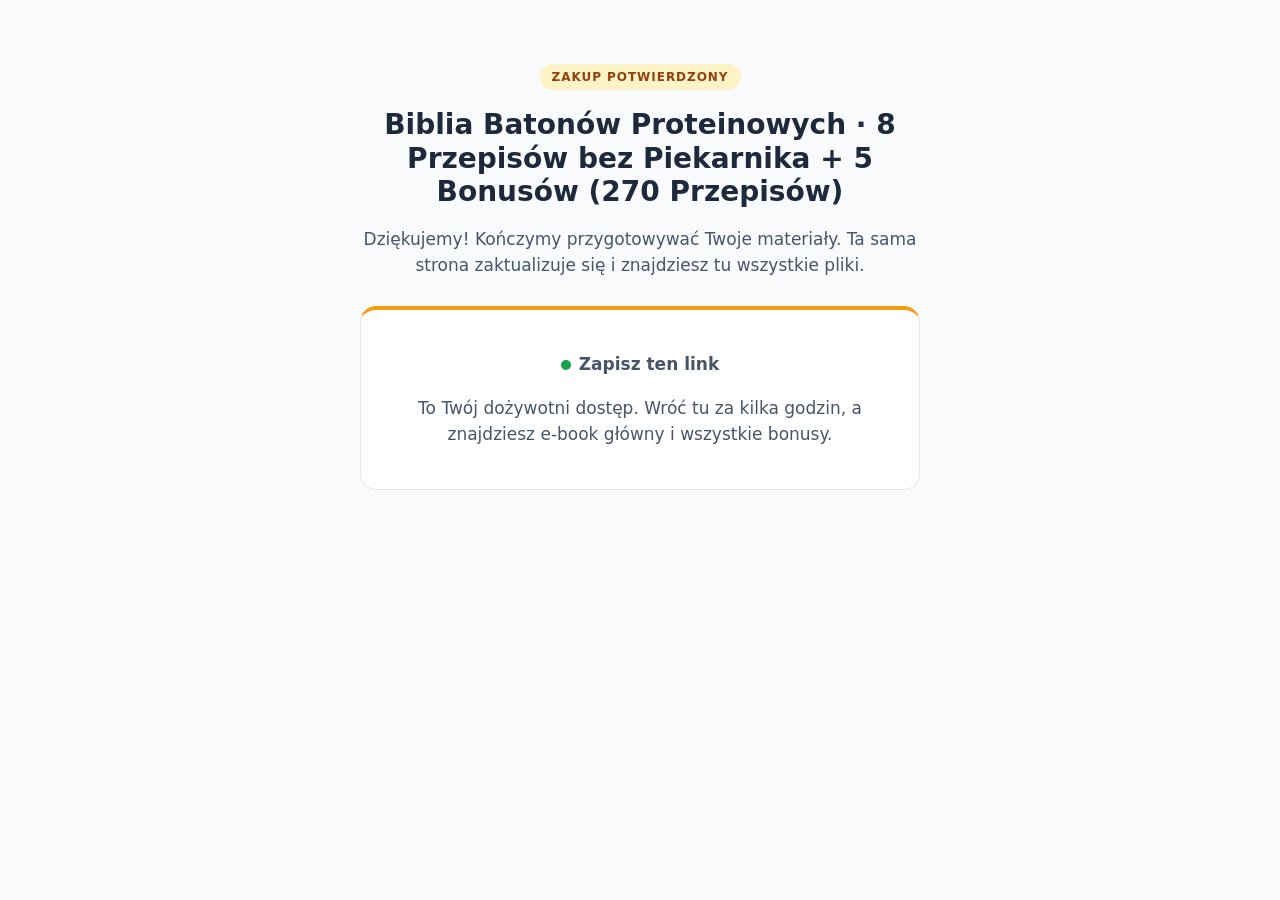
==== docs/biblia-batonow-proteinowych/hrnfcr2pxi/index.html @ 3a9001a0 "Entregables: entrega" ====
<!DOCTYPE html>
<html lang="pl">
<head>
<meta charset="utf-8">
<meta name="viewport" content="width=device-width, initial-scale=1">
<meta name="robots" content="noindex, nofollow">
<title>Twój dostęp · Biblia Batonów Proteinowych</title>
<style>
  html, body { margin:0; background:#f8fafc; color:#1e293b; font-family:system-ui,-apple-system,"Segoe UI",Roboto,sans-serif; }
  .wrap { max-width:560px; margin:0 auto; padding:64px 20px; text-align:center; }
  .badge { display:inline-block; font-size:12px; letter-spacing:.08em; text-transform:uppercase; background:#fef3c7; color:#92400e; padding:6px 12px; border-radius:99px; font-weight:700; }
  h1 { font-size:28px; line-height:1.2; margin:18px 0 10px; }
  p { font-size:17px; line-height:1.55; color:#475569; }
  .card { background:#fff; border:1px solid #e2e8f0; border-top:4px solid #f59e0b; border-radius:16px; padding:24px 20px; margin-top:28px; }
  .dot { display:inline-block; width:10px; height:10px; border-radius:50%; background:#16a34a; margin-right:8px; animation:p 1.6s infinite; }
  @keyframes p { 50% { opacity:.3; } }
  @media (prefers-reduced-motion: reduce) { .dot { animation:none; } }
</style>
</head>
<body>
  <div class="wrap">
    <span class="badge">Zakup potwierdzony</span>
    <h1>Biblia Batonów Proteinowych · 8 Przepisów bez Piekarnika + 5 Bonusów (270 Przepisów)</h1>
    <p>Dziękujemy! Kończymy przygotowywać Twoje materiały. Ta sama strona zaktualizuje się i znajdziesz tu wszystkie pliki.</p>
    <div class="card">
      <p><span class="dot"></span><strong>Zapisz ten link</strong></p>
      <p>To Twój dożywotni dostęp. Wróć tu za kilka godzin, a znajdziesz e-book główny i wszystkie bonusy.</p>
    </div>
  </div>
</body>
</html>
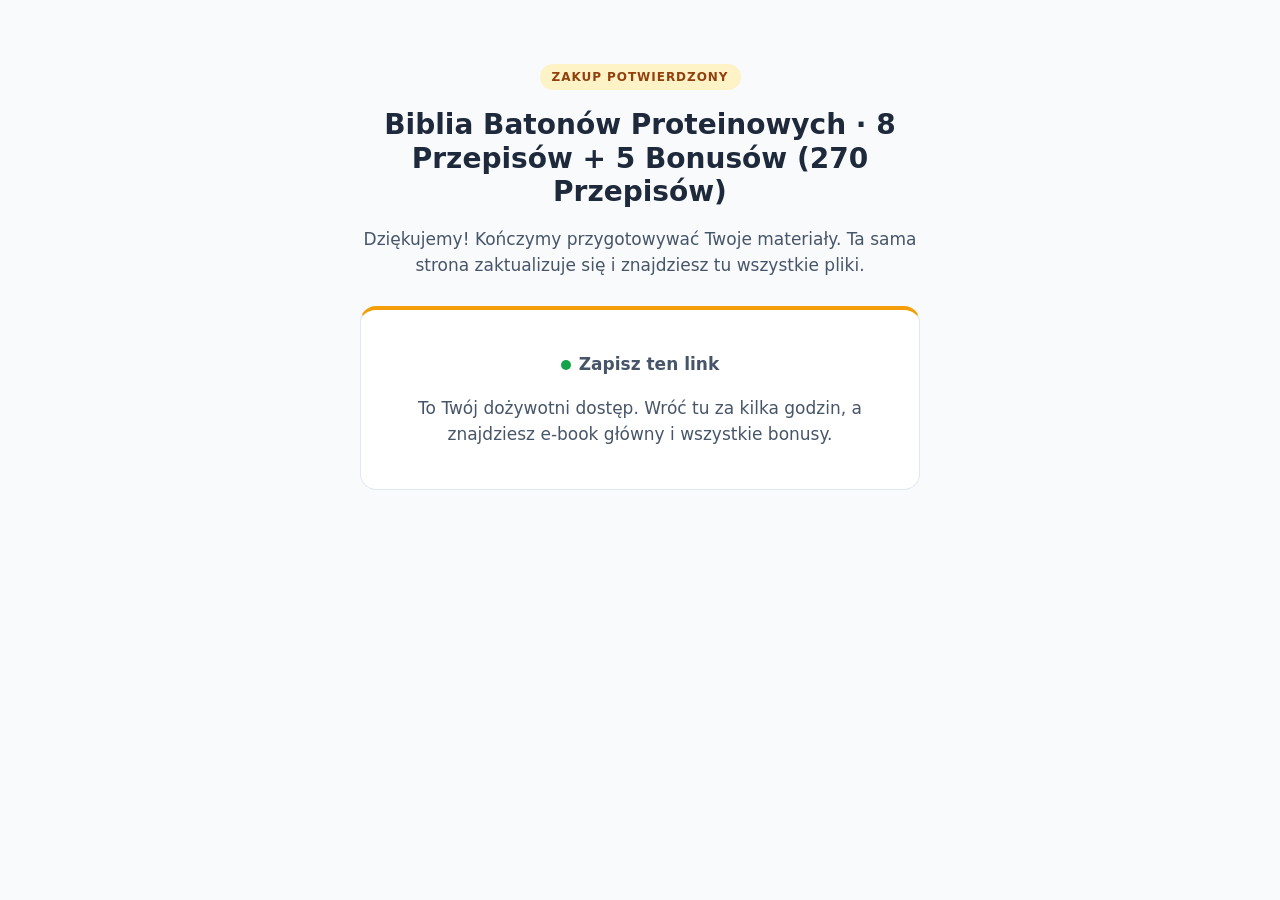
==== commit b15cf98c: "Entregables: entrega" ====
--- a/docs/biblia-batonow-proteinowych/hrnfcr2pxi/index.html
+++ b/docs/biblia-batonow-proteinowych/hrnfcr2pxi/index.html
@@ -20,7 +20,7 @@
 <body>
   <div class="wrap">
     <span class="badge">Zakup potwierdzony</span>
-    <h1>Biblia Batonów Proteinowych · 8 Przepisów bez Piekarnika + 5 Bonusów (270 Przepisów)</h1>
+    <h1>Biblia Batonów Proteinowych · 8 Przepisów + 5 Bonusów (270 Przepisów)</h1>
     <p>Dziękujemy! Kończymy przygotowywać Twoje materiały. Ta sama strona zaktualizuje się i znajdziesz tu wszystkie pliki.</p>
     <div class="card">
       <p><span class="dot"></span><strong>Zapisz ten link</strong></p>
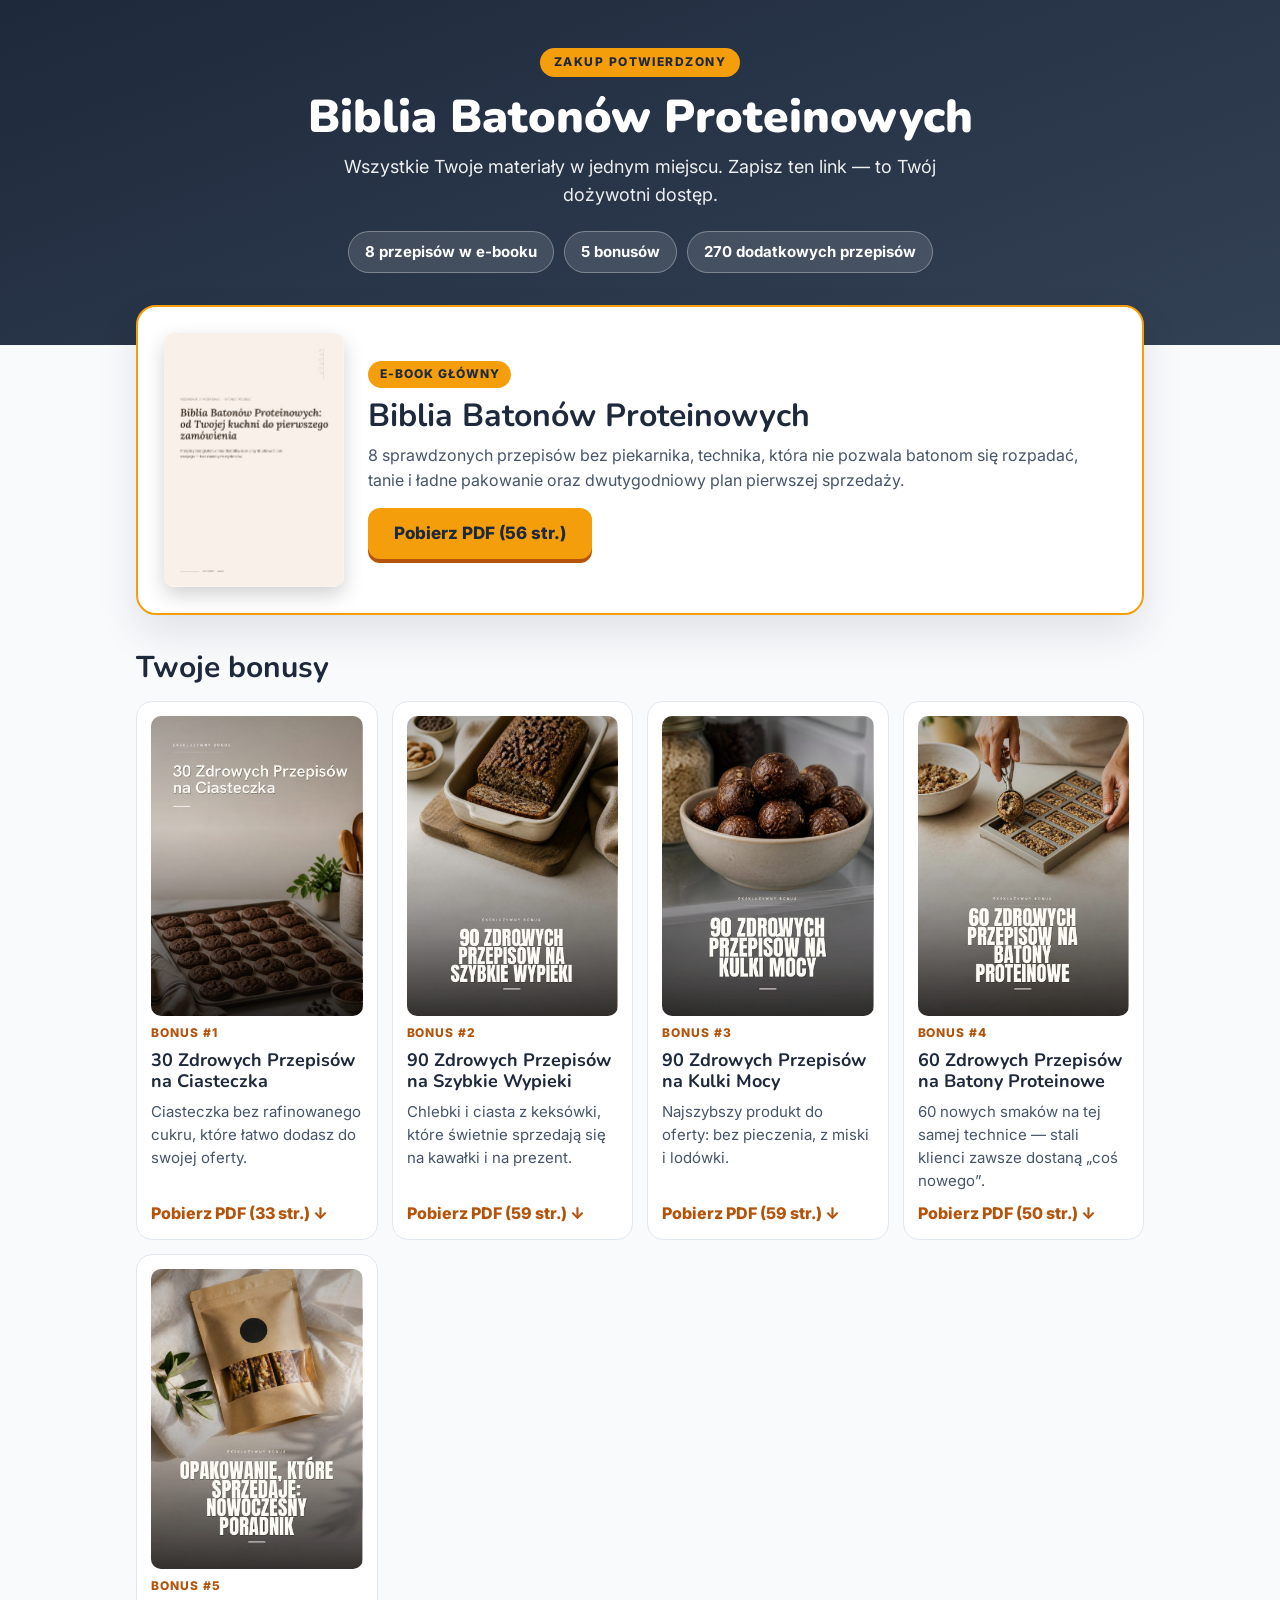
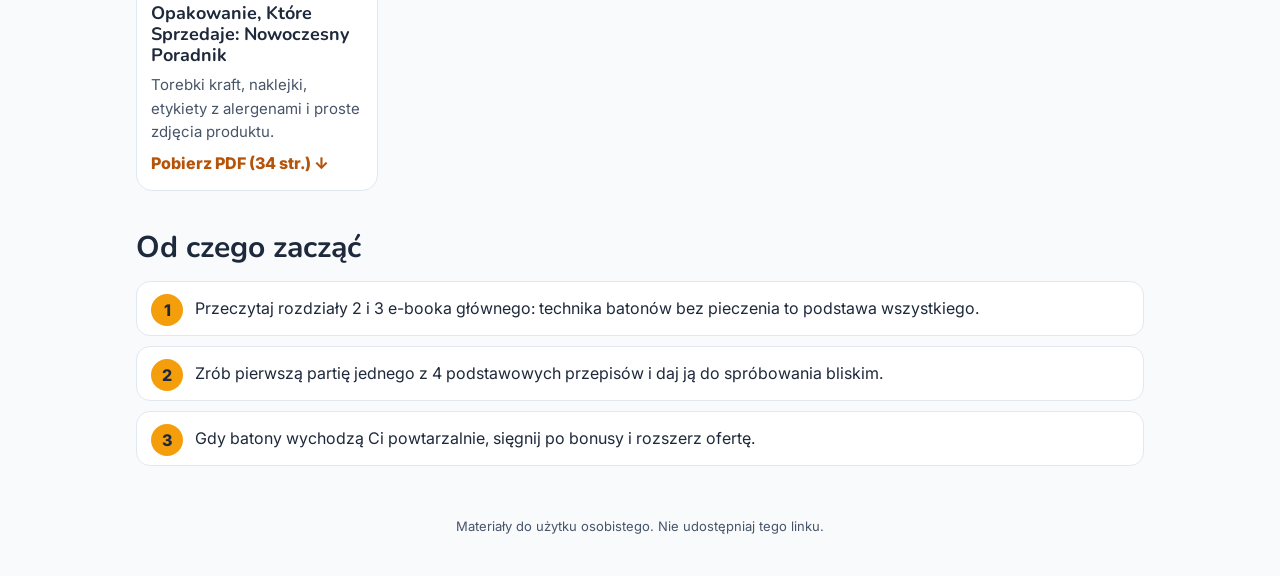
==== commit 16c09b76: "Entregables: entrega" ====
--- a/docs/biblia-batonow-proteinowych/hrnfcr2pxi/index.html
+++ b/docs/biblia-batonow-proteinowych/hrnfcr2pxi/index.html
@@ -1,31 +1,113 @@
-<!DOCTYPE html>
+<!doctype html>
 <html lang="pl">
 <head>
 <meta charset="utf-8">
-<meta name="viewport" content="width=device-width, initial-scale=1">
-<meta name="robots" content="noindex, nofollow">
+<meta name="viewport" content="width=device-width,initial-scale=1">
+<meta name="robots" content="noindex,nofollow">
 <title>Twój dostęp · Biblia Batonów Proteinowych</title>
+<link rel="preconnect" href="https://fonts.googleapis.com"><link rel="preconnect" href="https://fonts.gstatic.com" crossorigin>
+<link href="https://fonts.googleapis.com/css2?family=Inter:wght@400;600;800&family=Nunito:wght@700;800;900&display=swap" rel="stylesheet">
 <style>
-  html, body { margin:0; background:#f8fafc; color:#1e293b; font-family:system-ui,-apple-system,"Segoe UI",Roboto,sans-serif; }
-  .wrap { max-width:560px; margin:0 auto; padding:64px 20px; text-align:center; }
-  .badge { display:inline-block; font-size:12px; letter-spacing:.08em; text-transform:uppercase; background:#fef3c7; color:#92400e; padding:6px 12px; border-radius:99px; font-weight:700; }
-  h1 { font-size:28px; line-height:1.2; margin:18px 0 10px; }
-  p { font-size:17px; line-height:1.55; color:#475569; }
-  .card { background:#fff; border:1px solid #e2e8f0; border-top:4px solid #f59e0b; border-radius:16px; padding:24px 20px; margin-top:28px; }
-  .dot { display:inline-block; width:10px; height:10px; border-radius:50%; background:#16a34a; margin-right:8px; animation:p 1.6s infinite; }
-  @keyframes p { 50% { opacity:.3; } }
-  @media (prefers-reduced-motion: reduce) { .dot { animation:none; } }
+:root{--bg:#f8fafc;--paper:#ffffff;--ink:#1e293b;--ink-soft:#475569;--accent:#f59e0b;--accent-dark:#b45309;--line:#e2e8f0}
+*{box-sizing:border-box;margin:0;padding:0}
+html,body{background:var(--bg);color:var(--ink)}
+body{font-family:'Inter',-apple-system,Arial,sans-serif;line-height:1.55;-webkit-font-smoothing:antialiased}
+h1,h2,h3{font-family:'Nunito',Arial,sans-serif;line-height:1.15}
+a{color:inherit}
+.wrap{max-width:1040px;margin:0 auto;padding:0 16px}
+.hero{background:linear-gradient(160deg,#1e293b,#334155);color:#fff;padding:48px 0 72px;text-align:center}
+.hero .kicker{display:inline-block;background:var(--accent);color:#1e293b;border-radius:99px;padding:5px 14px;font-size:12px;font-weight:800;letter-spacing:.12em;text-transform:uppercase;margin-bottom:14px}
+.hero h1{font-size:clamp(28px,6vw,46px);margin-bottom:10px;font-weight:900}
+.hero p{font-size:18px;opacity:.92;max-width:640px;margin:0 auto}
+.stats{display:flex;justify-content:center;gap:10px;flex-wrap:wrap;margin-top:22px}
+.stats span{background:rgba(255,255,255,.12);border:1px solid rgba(255,255,255,.3);border-radius:99px;padding:8px 16px;font-weight:700;font-size:15px}
+.core{position:relative;margin:-40px auto 36px;background:var(--paper);border:2px solid var(--accent);border-radius:20px;padding:26px;display:grid;grid-template-columns:180px 1fr;gap:24px;align-items:center;box-shadow:0 18px 40px rgba(15,23,42,.10)}
+.core img{width:100%;height:auto;border-radius:10px;box-shadow:0 8px 20px rgba(0,0,0,.18);display:block}
+.tag{display:inline-block;background:var(--accent);color:#1e293b;border-radius:99px;padding:4px 12px;font-size:12px;font-weight:800;letter-spacing:.08em;text-transform:uppercase;margin-bottom:10px}
+.core h2{font-size:clamp(22px,4vw,32px);margin-bottom:8px}
+.core p{color:var(--ink-soft);margin-bottom:16px}
+.btn{display:inline-flex;align-items:center;justify-content:center;min-height:50px;padding:12px 26px;border-radius:12px;background:var(--accent);color:#1e293b;font-weight:800;font-size:17px;text-decoration:none;box-shadow:0 4px 0 var(--accent-dark)}
+.sec{margin:0 0 40px}
+.sec h2{font-size:clamp(22px,4vw,30px);margin-bottom:16px}
+.grid{display:grid;grid-template-columns:repeat(auto-fill,minmax(230px,1fr));gap:14px}
+.card{background:var(--paper);border:1px solid var(--line);border-radius:16px;padding:14px;display:flex;flex-direction:column;gap:8px;text-decoration:none;transition:transform .12s,border-color .12s}
+.card:hover{transform:translateY(-2px);border-color:var(--accent)}
+.card img{width:100%;aspect-ratio:595/842;object-fit:cover;border-radius:10px;display:block}
+.card .n{font-size:12px;font-weight:800;letter-spacing:.08em;text-transform:uppercase;color:var(--accent-dark)}
+.card h3{font-size:18px}
+.card p{color:var(--ink-soft);font-size:15px;flex:1}
+.card .go{font-weight:800;color:var(--accent-dark)}
+.pasos{counter-reset:p;list-style:none;display:grid;gap:10px}
+.pasos li{counter-increment:p;background:var(--paper);border:1px solid var(--line);border-radius:14px;padding:14px 16px 14px 58px;position:relative}
+.pasos li::before{content:counter(p);position:absolute;left:14px;top:12px;width:32px;height:32px;border-radius:50%;background:var(--accent);color:#1e293b;font-weight:800;display:flex;align-items:center;justify-content:center}
+.foot{text-align:center;color:var(--ink-soft);font-size:13px;padding:10px 0 40px}
+@media (max-width:640px){.core{grid-template-columns:1fr;text-align:center;padding:20px}.core img{max-width:170px;margin:0 auto}.btn{width:100%}}
 </style>
 </head>
 <body>
+<header class="hero">
   <div class="wrap">
-    <span class="badge">Zakup potwierdzony</span>
-    <h1>Biblia Batonów Proteinowych · 8 Przepisów + 5 Bonusów (270 Przepisów)</h1>
-    <p>Dziękujemy! Kończymy przygotowywać Twoje materiały. Ta sama strona zaktualizuje się i znajdziesz tu wszystkie pliki.</p>
-    <div class="card">
-      <p><span class="dot"></span><strong>Zapisz ten link</strong></p>
-      <p>To Twój dożywotni dostęp. Wróć tu za kilka godzin, a znajdziesz e-book główny i wszystkie bonusy.</p>
+    <span class="kicker">Zakup potwierdzony</span>
+    <h1>Biblia Batonów Proteinowych</h1>
+    <p>Wszystkie Twoje materiały w jednym miejscu. Zapisz ten link — to Twój dożywotni dostęp.</p>
+    <div class="stats"><span>8 przepisów w e-booku</span><span>5 bonusów</span><span>270 dodatkowych przepisów</span></div>
+  </div>
+</header>
+<main class="wrap">
+  <section class="core">
+    <img src="core.jpg" alt="Biblia Batonów Proteinowych" width="180" height="255">
+    <div>
+      <span class="tag">E-book główny</span>
+      <h2>Biblia Batonów Proteinowych</h2>
+      <p>8 sprawdzonych przepisów bez piekarnika, technika, która nie pozwala batonom się rozpadać, tanie i ładne pakowanie oraz dwutygodniowy plan pierwszej sprzedaży.</p>
+      <a class="btn" href="Biblia-Batonow-Proteinowych.pdf" download>Pobierz PDF (56 str.)</a>
     </div>
-  </div>
+  </section>
+  <section class="sec">
+    <h2>Twoje bonusy</h2>
+    <div class="grid">
+      <a class="card" href="Bonus-1-30-Zdrowych-Przepisow-na-Ciasteczka.pdf" download>
+        <img src="b1.jpg" alt="30 Zdrowych Przepisów na Ciasteczka" loading="lazy">
+        <span class="n">Bonus #1</span>
+        <h3>30 Zdrowych Przepisów na Ciasteczka</h3>
+        <p>Ciasteczka bez rafinowanego cukru, które łatwo dodasz do swojej oferty.</p>
+        <span class="go">Pobierz PDF (33 str.) ↓</span>
+      </a><a class="card" href="Bonus-2-90-Zdrowych-Przepisow-na-Szybkie-Wypieki.pdf" download>
+        <img src="b2.jpg" alt="90 Zdrowych Przepisów na Szybkie Wypieki" loading="lazy">
+        <span class="n">Bonus #2</span>
+        <h3>90 Zdrowych Przepisów na Szybkie Wypieki</h3>
+        <p>Chlebki i ciasta z keksówki, które świetnie sprzedają się na kawałki i na prezent.</p>
+        <span class="go">Pobierz PDF (59 str.) ↓</span>
+      </a><a class="card" href="Bonus-3-90-Zdrowych-Przepisow-na-Kulki-Mocy.pdf" download>
+        <img src="b3.jpg" alt="90 Zdrowych Przepisów na Kulki Mocy" loading="lazy">
+        <span class="n">Bonus #3</span>
+        <h3>90 Zdrowych Przepisów na Kulki Mocy</h3>
+        <p>Najszybszy produkt do oferty: bez pieczenia, z miski i lodówki.</p>
+        <span class="go">Pobierz PDF (59 str.) ↓</span>
+      </a><a class="card" href="Bonus-4-60-Zdrowych-Przepisow-na-Batony-Proteinowe.pdf" download>
+        <img src="b4.jpg" alt="60 Zdrowych Przepisów na Batony Proteinowe" loading="lazy">
+        <span class="n">Bonus #4</span>
+        <h3>60 Zdrowych Przepisów na Batony Proteinowe</h3>
+        <p>60 nowych smaków na tej samej technice — stali klienci zawsze dostaną „coś nowego”.</p>
+        <span class="go">Pobierz PDF (50 str.) ↓</span>
+      </a><a class="card" href="Bonus-5-Opakowanie-Ktore-Sprzedaje.pdf" download>
+        <img src="b5.jpg" alt="Opakowanie, Które Sprzedaje: Nowoczesny Poradnik" loading="lazy">
+        <span class="n">Bonus #5</span>
+        <h3>Opakowanie, Które Sprzedaje: Nowoczesny Poradnik</h3>
+        <p>Torebki kraft, naklejki, etykiety z alergenami i proste zdjęcia produktu.</p>
+        <span class="go">Pobierz PDF (34 str.) ↓</span>
+      </a>
+    </div>
+  </section>
+  <section class="sec">
+    <h2>Od czego zacząć</h2>
+    <ol class="pasos">
+      <li>Przeczytaj rozdziały 2 i 3 e-booka głównego: technika batonów bez pieczenia to podstawa wszystkiego.</li>
+      <li>Zrób pierwszą partię jednego z 4 podstawowych przepisów i daj ją do spróbowania bliskim.</li>
+      <li>Gdy batony wychodzą Ci powtarzalnie, sięgnij po bonusy i rozszerz ofertę.</li>
+    </ol>
+  </section>
+  <p class="foot">Materiały do użytku osobistego. Nie udostępniaj tego linku.</p>
+</main>
 </body>
 </html>
